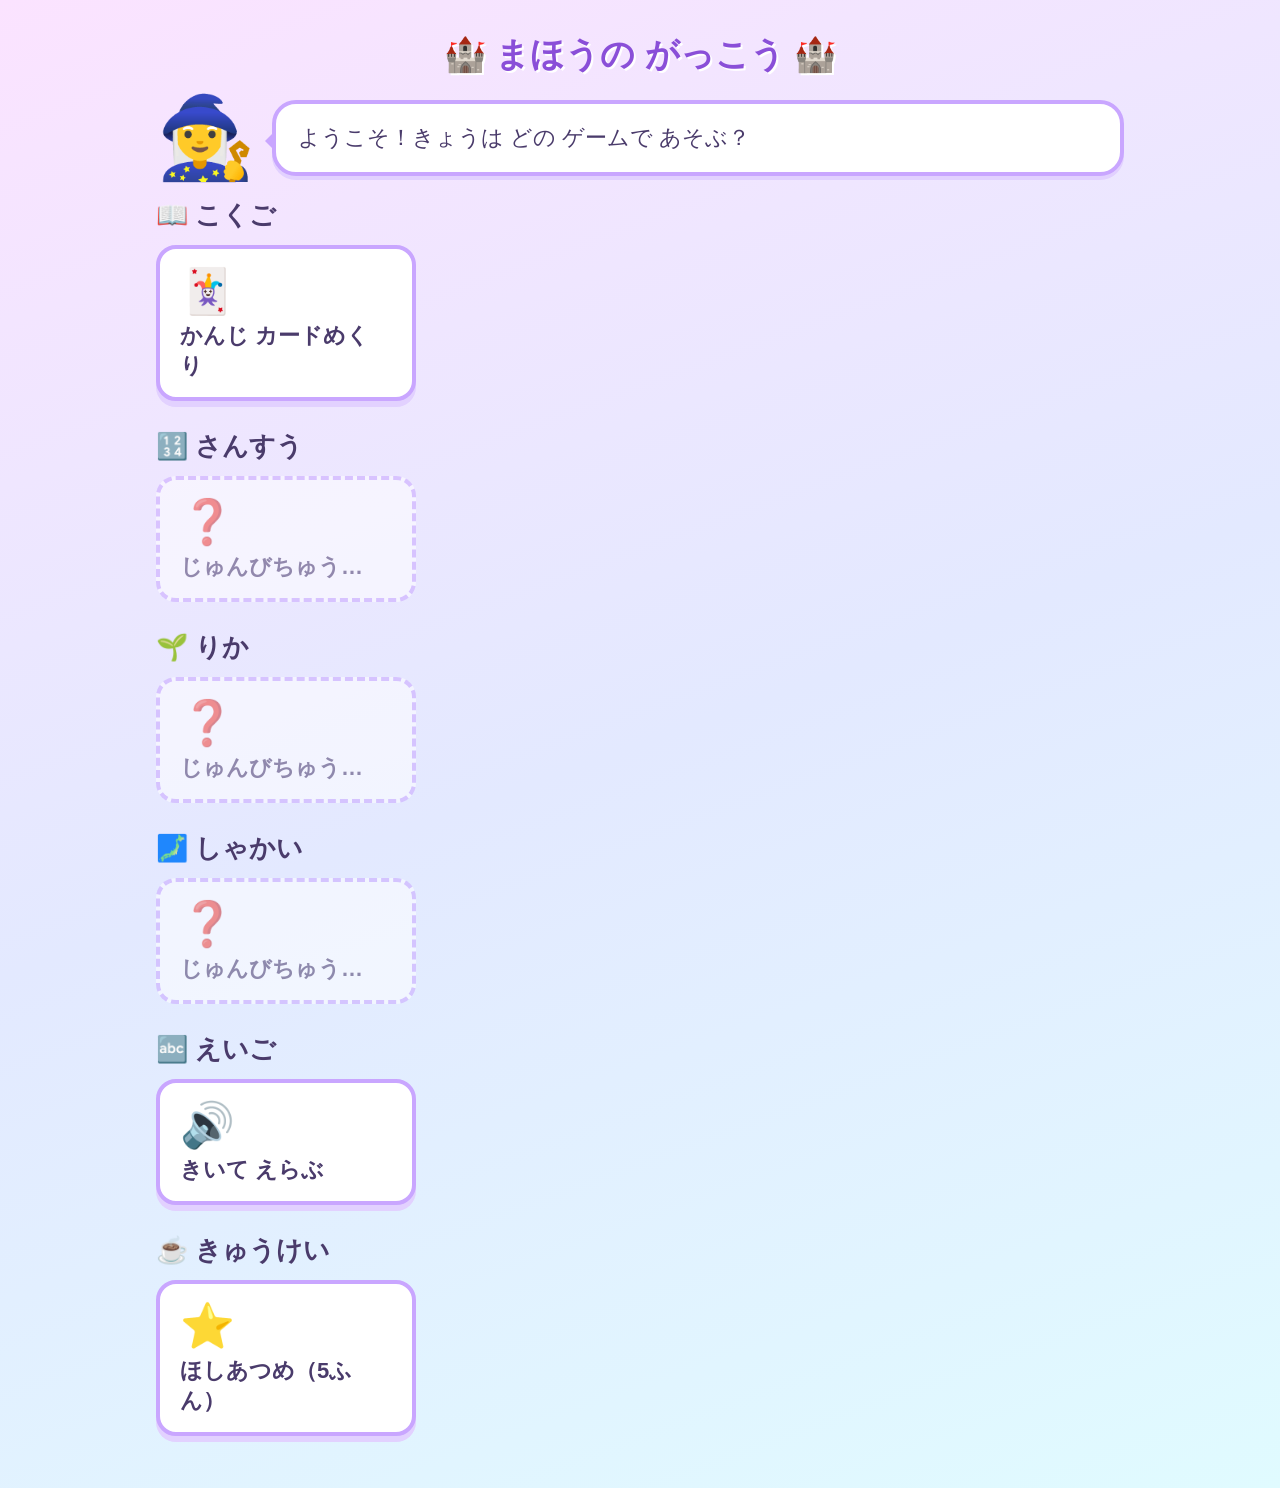
==== index.html @ 0ac6fb2d "まほうの がっこう: 学習ゲーム一式 - こくご: かんじ カードめくり - えいご: きいて えらぶ - きゅうけい: ほしあつめ - メニュー、共通スタイル、はなび - スマートフォン対応  Co" ====
<!DOCTYPE html>
<html lang="ja">
<head>
<meta charset="UTF-8">
<meta name="viewport" content="width=device-width, initial-scale=1.0">
<title>まほうの がっこう ゲームメニュー</title>
<link rel="stylesheet" href="common/style.css">
<style>
  .subject { margin-bottom: 28px; }
  .subject h2 {
    font-size: 26px;
    margin: 0 0 12px;
  }
  .games { display: flex; flex-wrap: wrap; gap: 16px; }
  .game {
    display: block;
    width: 260px;
    background: #fff;
    border: 4px solid #c9a6ff;
    border-radius: 20px;
    padding: 16px 20px;
    color: inherit;
    text-decoration: none;
    box-shadow: 0 6px 0 #e2d1ff;
    transition: transform 0.1s;
  }
  a.game:hover { transform: scale(1.04); }
  .game .icon { font-size: 44px; }
  .game .name { font-size: 22px; font-weight: bold; margin-top: 4px; }
  .game.soon { opacity: 0.55; border-style: dashed; box-shadow: none; }

  /* スマートフォン */
  @media (max-width: 600px) {
    .subject { margin-bottom: 20px; }
    .subject h2 { font-size: 21px; margin-bottom: 8px; }
    .games { gap: 10px; }
    .game { width: 100%; display: flex; align-items: center; gap: 14px; padding: 10px 16px; border-width: 3px; }
    .game .icon { font-size: 34px; }
    .game .name { font-size: 18px; margin-top: 0; }
  }
</style>
</head>
<body>
<div class="app">
  <h1>🏰 まほうの がっこう 🏰</h1>

  <div class="wizard-box">
    <div class="wizard">🧙‍♀️</div>
    <div class="bubble">ようこそ！きょうは どの ゲームで あそぶ？</div>
  </div>

  <section class="subject">
    <h2>📖 こくご</h2>
    <div class="games">
      <a class="game" href="kokugo/kanji-card/index.html">
        <div class="icon">🃏</div>
        <div class="name">かんじ カードめくり</div>
      </a>
    </div>
  </section>

  <section class="subject">
    <h2>🔢 さんすう</h2>
    <div class="games"><div class="game soon"><div class="icon">❓</div><div class="name">じゅんびちゅう…</div></div></div>
  </section>

  <section class="subject">
    <h2>🌱 りか</h2>
    <div class="games"><div class="game soon"><div class="icon">❓</div><div class="name">じゅんびちゅう…</div></div></div>
  </section>

  <section class="subject">
    <h2>🗾 しゃかい</h2>
    <div class="games"><div class="game soon"><div class="icon">❓</div><div class="name">じゅんびちゅう…</div></div></div>
  </section>

  <section class="subject">
    <h2>🔤 えいご</h2>
    <div class="games">
      <a class="game" href="eigo/kiite-erabu/index.html">
        <div class="icon">🔊</div>
        <div class="name">きいて えらぶ</div>
      </a>
    </div>
  </section>

  <section class="subject">
    <h2>☕ きゅうけい</h2>
    <div class="games">
      <a class="game" href="kyuukei/hoshi-atsume/index.html">
        <div class="icon">⭐</div>
        <div class="name">ほしあつめ（5ふん）</div>
      </a>
    </div>
  </section>
</div>
</body>
</html>
---- common/style.css ----
/* どのゲームでも つかう 見た目 */
* { box-sizing: border-box; }
body {
  margin: 0;
  min-height: 100vh;
  font-family: "Hiragino Maru Gothic ProN", "Hiragino Kaku Gothic ProN", "Yu Gothic", sans-serif;
  background: linear-gradient(160deg, #fbe3ff 0%, #e3e9ff 50%, #e0fbff 100%);
  color: #4a3b6b;
  display: flex;
  justify-content: center;
}
.app { width: 100%; max-width: 1000px; padding: 24px 16px; }
h1 {
  text-align: center;
  font-size: 34px;
  margin: 8px 0 20px;
  color: #8a4fd8;
  text-shadow: 2px 2px 0 #fff;
}
.screen { display: none; }
.screen.show { display: block; }

/* まほうつかい */
.wizard-box {
  display: flex;
  align-items: center;
  gap: 16px;
  margin-bottom: 20px;
}
.wizard {
  font-size: 80px;
  line-height: 1;
  animation: float 2.4s ease-in-out infinite;
  flex-shrink: 0;
}
@keyframes float {
  0%, 100% { transform: translateY(0); }
  50% { transform: translateY(-10px); }
}
.bubble {
  position: relative;
  background: #fff;
  border: 4px solid #c9a6ff;
  border-radius: 24px;
  padding: 16px 22px;
  font-size: 22px;
  line-height: 1.6;
  min-height: 70px;
  flex: 1;
  box-shadow: 0 4px 0 #e2d1ff;
}
.bubble::before {
  content: "";
  position: absolute;
  left: -22px;
  top: 26px;
  border: 11px solid transparent;
  border-right-color: #c9a6ff;
}
.bubble .big { font-size: 30px; color: #d6338a; font-weight: bold; }

/* ボタン */
.levels { display: flex; flex-wrap: wrap; gap: 18px; justify-content: center; margin-top: 30px; }
button {
  font-family: inherit;
  font-size: 24px;
  font-weight: bold;
  padding: 18px 28px;
  border: none;
  border-radius: 20px;
  cursor: pointer;
  color: #fff;
  transition: transform 0.1s;
  touch-action: manipulation; /* スマホで すばやく おしても ズームしない */
  -webkit-tap-highlight-color: transparent;
}
@media (hover: hover) {
  button:hover { transform: scale(1.05); }
}
button:active { transform: scale(0.97); }
.lv1 { background: #6fcf97; box-shadow: 0 6px 0 #3f9e67; }
.lv2 { background: #f2a93b; box-shadow: 0 6px 0 #c47d12; }
.lv3 { background: #eb5c8f; box-shadow: 0 6px 0 #b8325f; }
.sub { display: block; font-size: 16px; font-weight: normal; margin-top: 4px; }
.purple { background: #9b6cf0; box-shadow: 0 6px 0 #6b3fc0; }

/* メニューに もどる リンク */
.back-link {
  display: inline-block;
  font-size: 18px;
  font-weight: bold;
  color: #8a4fd8;
  text-decoration: none;
  background: #fff;
  padding: 8px 16px;
  border-radius: 999px;
}
.back-link:hover { background: #f3eaff; }

/* スマートフォン */
@media (max-width: 600px) {
  .app { padding: 12px 12px 24px; }
  h1 { font-size: 22px; margin: 10px 0 12px; }
  .wizard-box { gap: 12px; margin-bottom: 14px; }
  .wizard { font-size: 52px; }
  .bubble { font-size: 17px; padding: 10px 14px; min-height: 0; border-width: 3px; border-radius: 18px; }
  .bubble::before { top: 14px; left: -19px; border-width: 9px; }
  .bubble .big { font-size: 22px; }
  .levels { gap: 12px; margin-top: 18px; }
  button { font-size: 19px; padding: 14px 18px; border-radius: 16px; }
  .sub { font-size: 14px; }
  .back-link { font-size: 15px; padding: 6px 12px; }
}
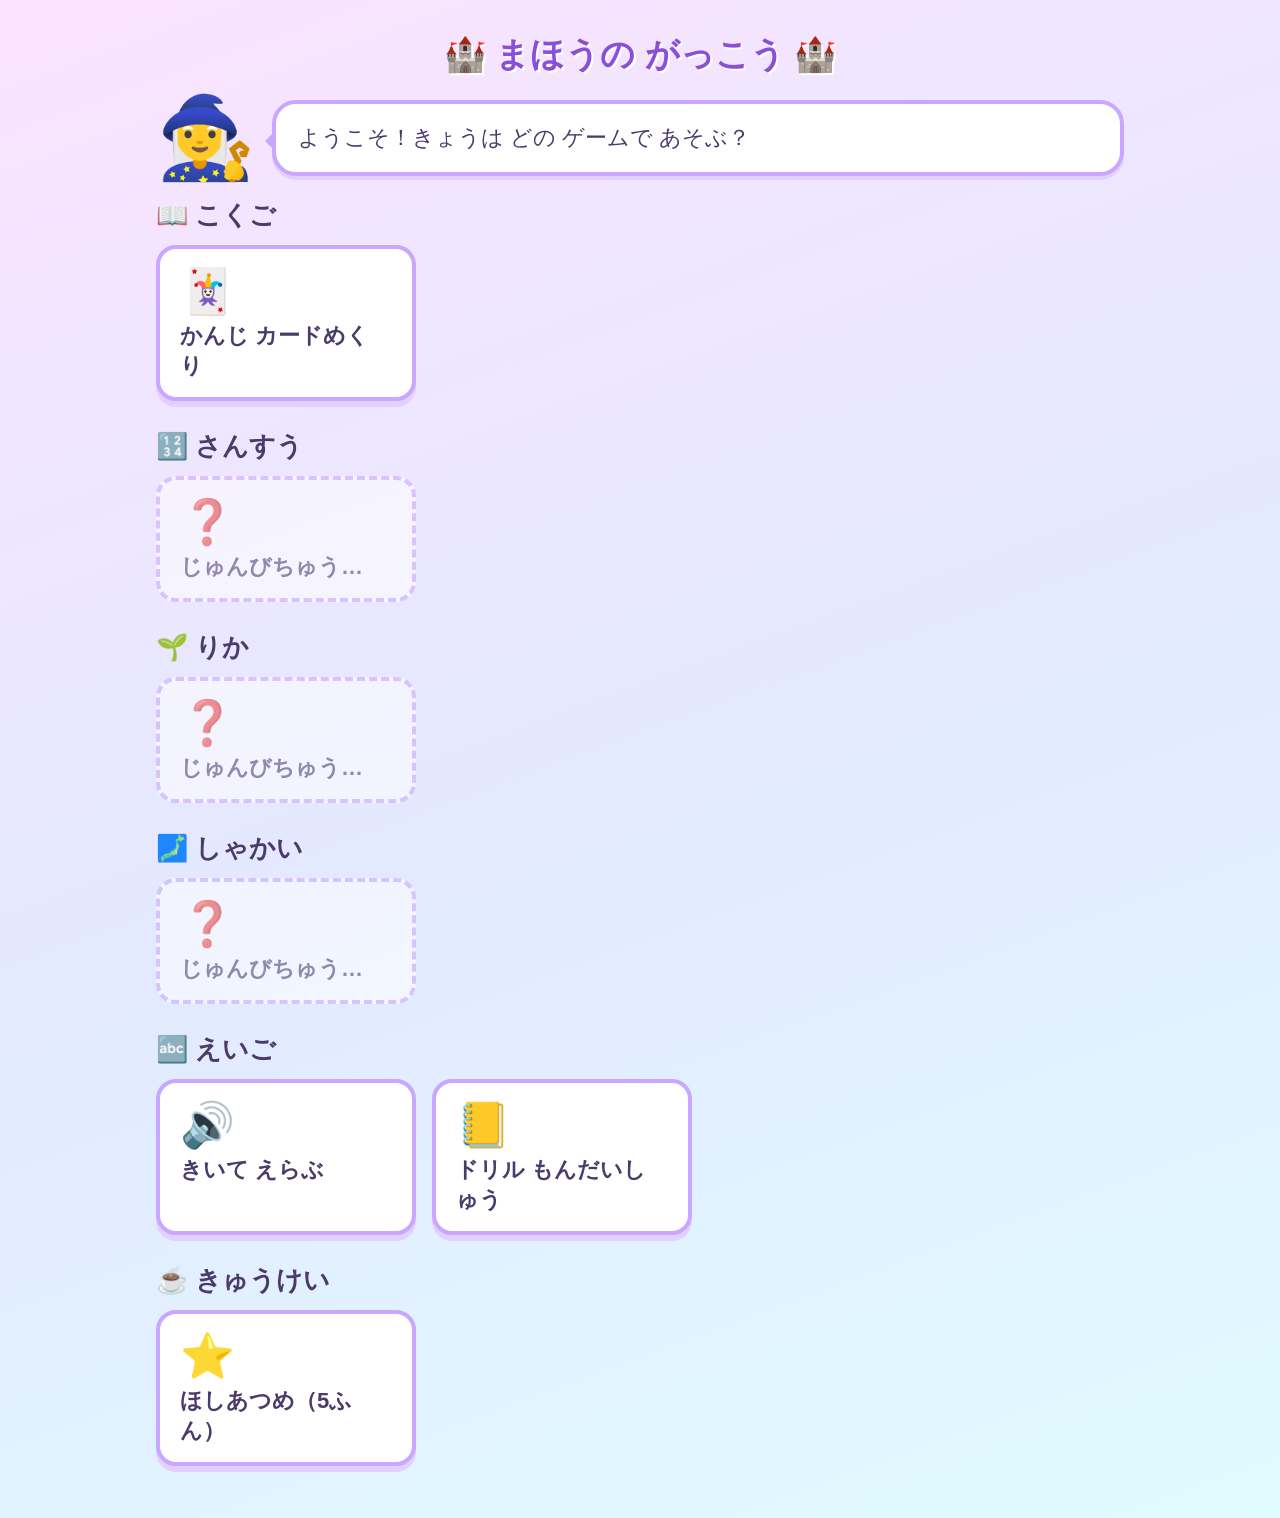
==== commit 6fece75a: "えいご ドリル もんだいしゅうを ついか - ユニット1〜5（あいさつ・じこしょうかい・年れいとかず・たんじょう日） - 4つの れんしゅう: きいて えらぶ / にほんご→えいご / つづり / は" ====
--- a/index.html
+++ b/index.html
@@ -81,6 +81,10 @@
         <div class="icon">🔊</div>
         <div class="name">きいて えらぶ</div>
       </a>
+      <a class="game" href="eigo/drill/index.html">
+        <div class="icon">📒</div>
+        <div class="name">ドリル もんだいしゅう</div>
+      </a>
     </div>
   </section>
 
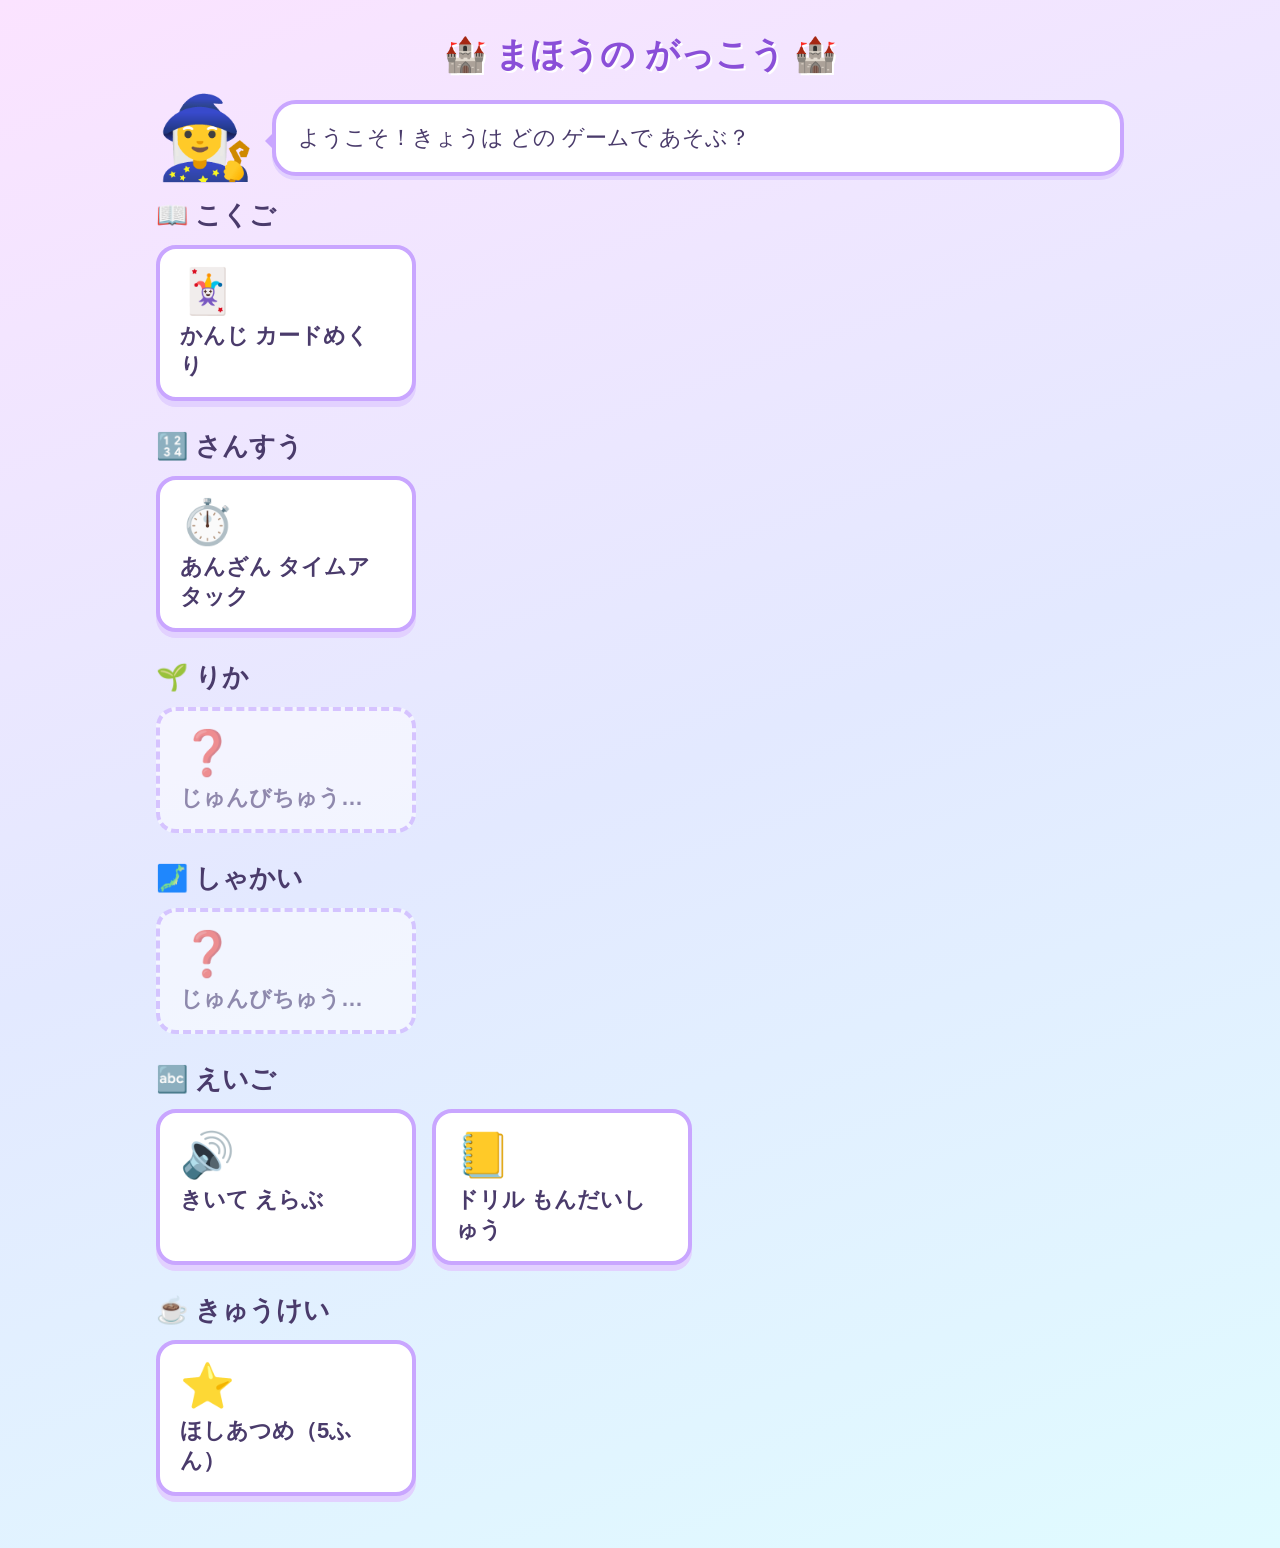
==== commit eef5fd63: "さんすう あんざん タイムアタックを ついか - ＋ − × ÷（あまりあり）と ぜんぶ まぜる - かんたん・ふつう・むずかしい、1かい 10もん - すうじボタン と キーボードで こたえる、メダ" ====
--- a/index.html
+++ b/index.html
@@ -61,7 +61,12 @@
 
   <section class="subject">
     <h2>🔢 さんすう</h2>
-    <div class="games"><div class="game soon"><div class="icon">❓</div><div class="name">じゅんびちゅう…</div></div></div>
+    <div class="games">
+      <a class="game" href="sansu/anzan/index.html">
+        <div class="icon">⏱️</div>
+        <div class="name">あんざん タイムアタック</div>
+      </a>
+    </div>
   </section>
 
   <section class="subject">
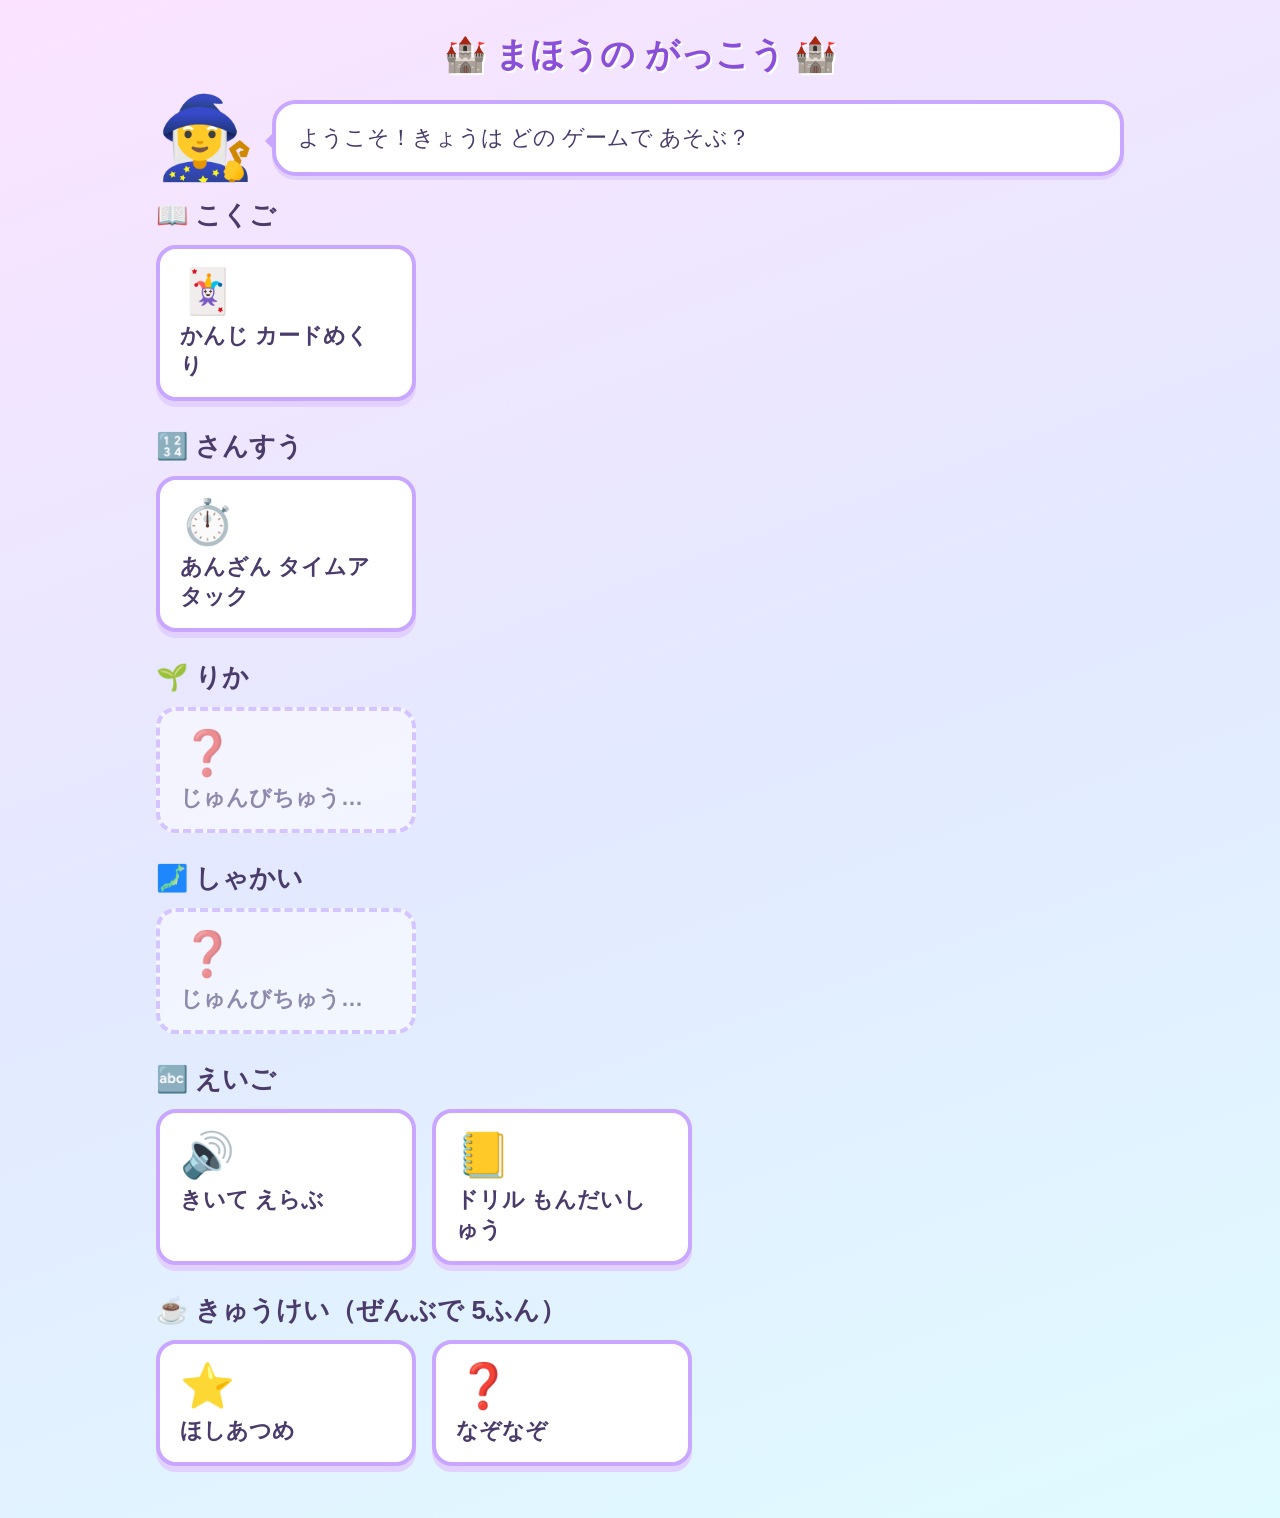
==== commit 77b36ef7: "きゅうけい: なぞなぞ（100もん）と きょうつう 5ふんタイマーを ついか - なぞなぞ 100もん、1かい 5もん、まだ 出ていない ものから ランダム - ヒント と こたえの せつめい - c" ====
--- a/index.html
+++ b/index.html
@@ -94,11 +94,15 @@
   </section>
 
   <section class="subject">
-    <h2>☕ きゅうけい</h2>
+    <h2>☕ きゅうけい（ぜんぶで 5ふん）</h2>
     <div class="games">
       <a class="game" href="kyuukei/hoshi-atsume/index.html">
         <div class="icon">⭐</div>
-        <div class="name">ほしあつめ（5ふん）</div>
+        <div class="name">ほしあつめ</div>
+      </a>
+      <a class="game" href="kyuukei/nazonazo/index.html">
+        <div class="icon">❓</div>
+        <div class="name">なぞなぞ</div>
       </a>
     </div>
   </section>
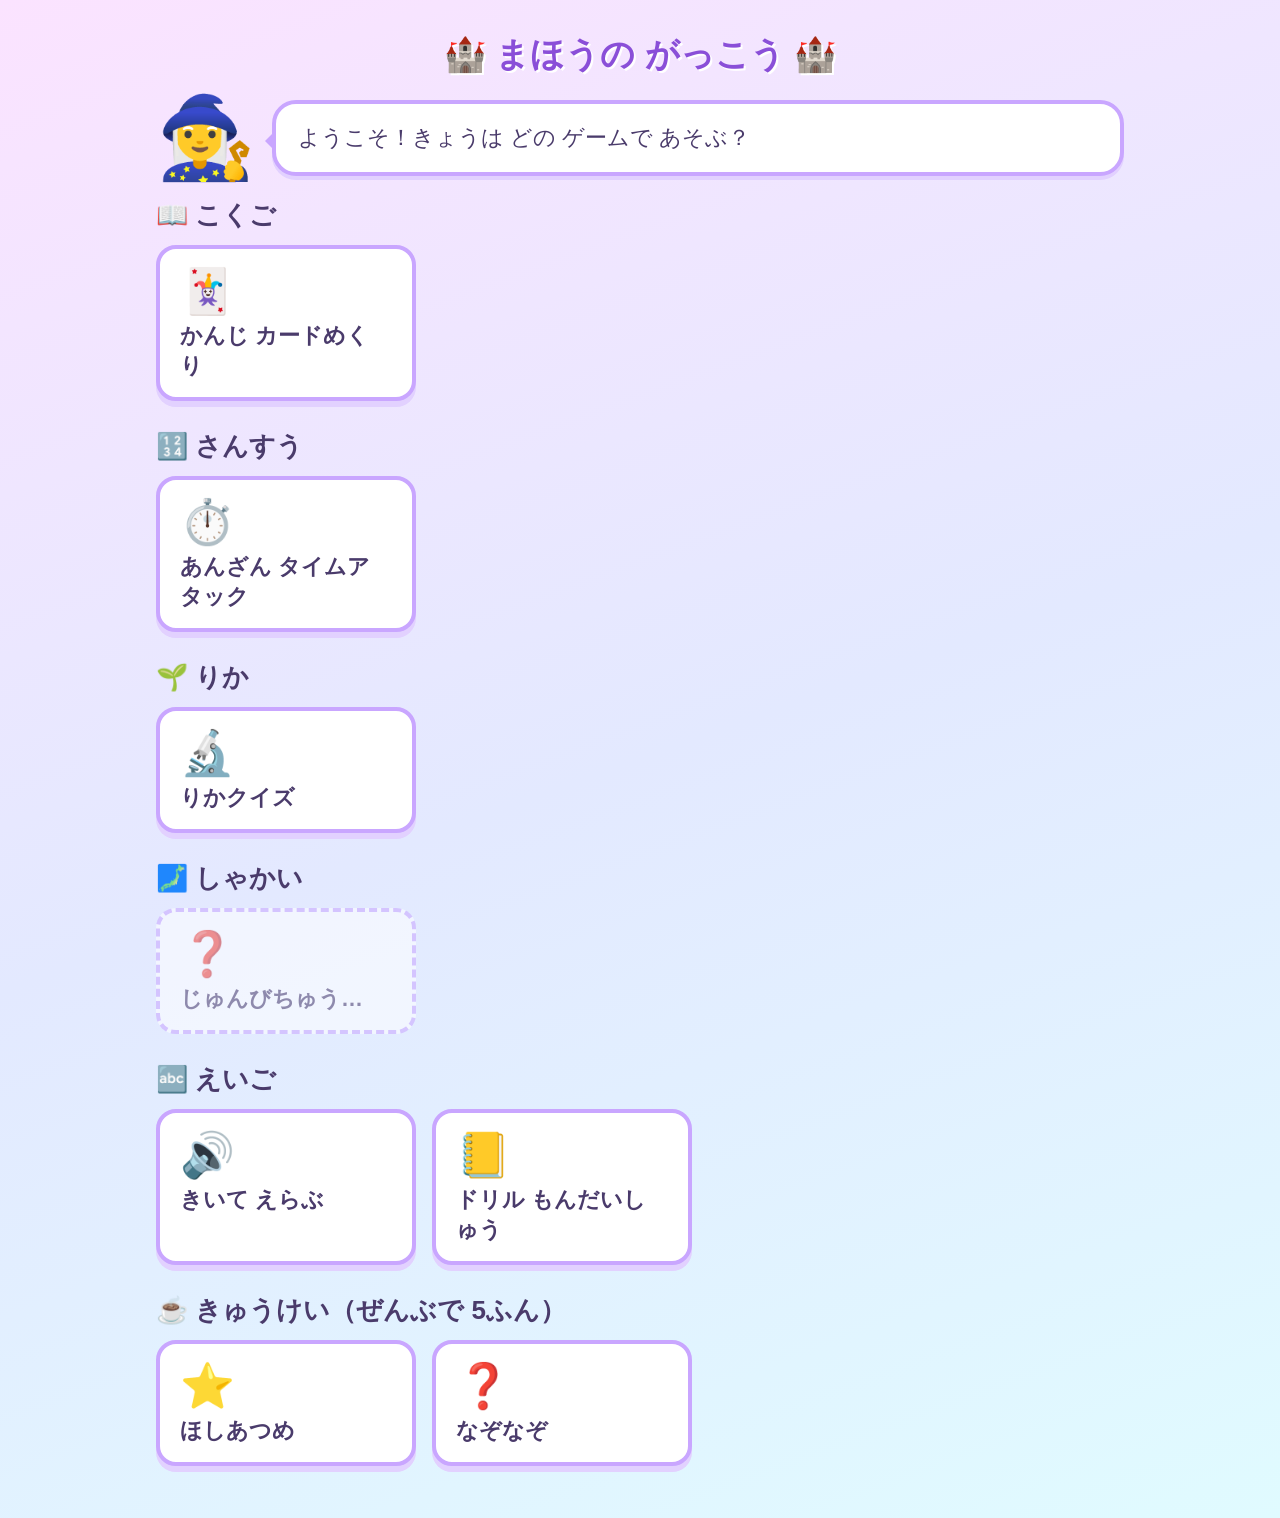
==== commit ce7242dd: "りか: まほうつかいの りかクイズを ついか - 3年理科の 11単元 × 15もん（⭕❌ と 4たく） - 1かい 10もん ランダム、8もんで ⭐、まちがいの ふくしゅう - こたえの せつめい " ====
--- a/index.html
+++ b/index.html
@@ -71,7 +71,12 @@
 
   <section class="subject">
     <h2>🌱 りか</h2>
-    <div class="games"><div class="game soon"><div class="icon">❓</div><div class="name">じゅんびちゅう…</div></div></div>
+    <div class="games">
+      <a class="game" href="rika/quiz/index.html">
+        <div class="icon">🔬</div>
+        <div class="name">りかクイズ</div>
+      </a>
+    </div>
   </section>
 
   <section class="subject">
